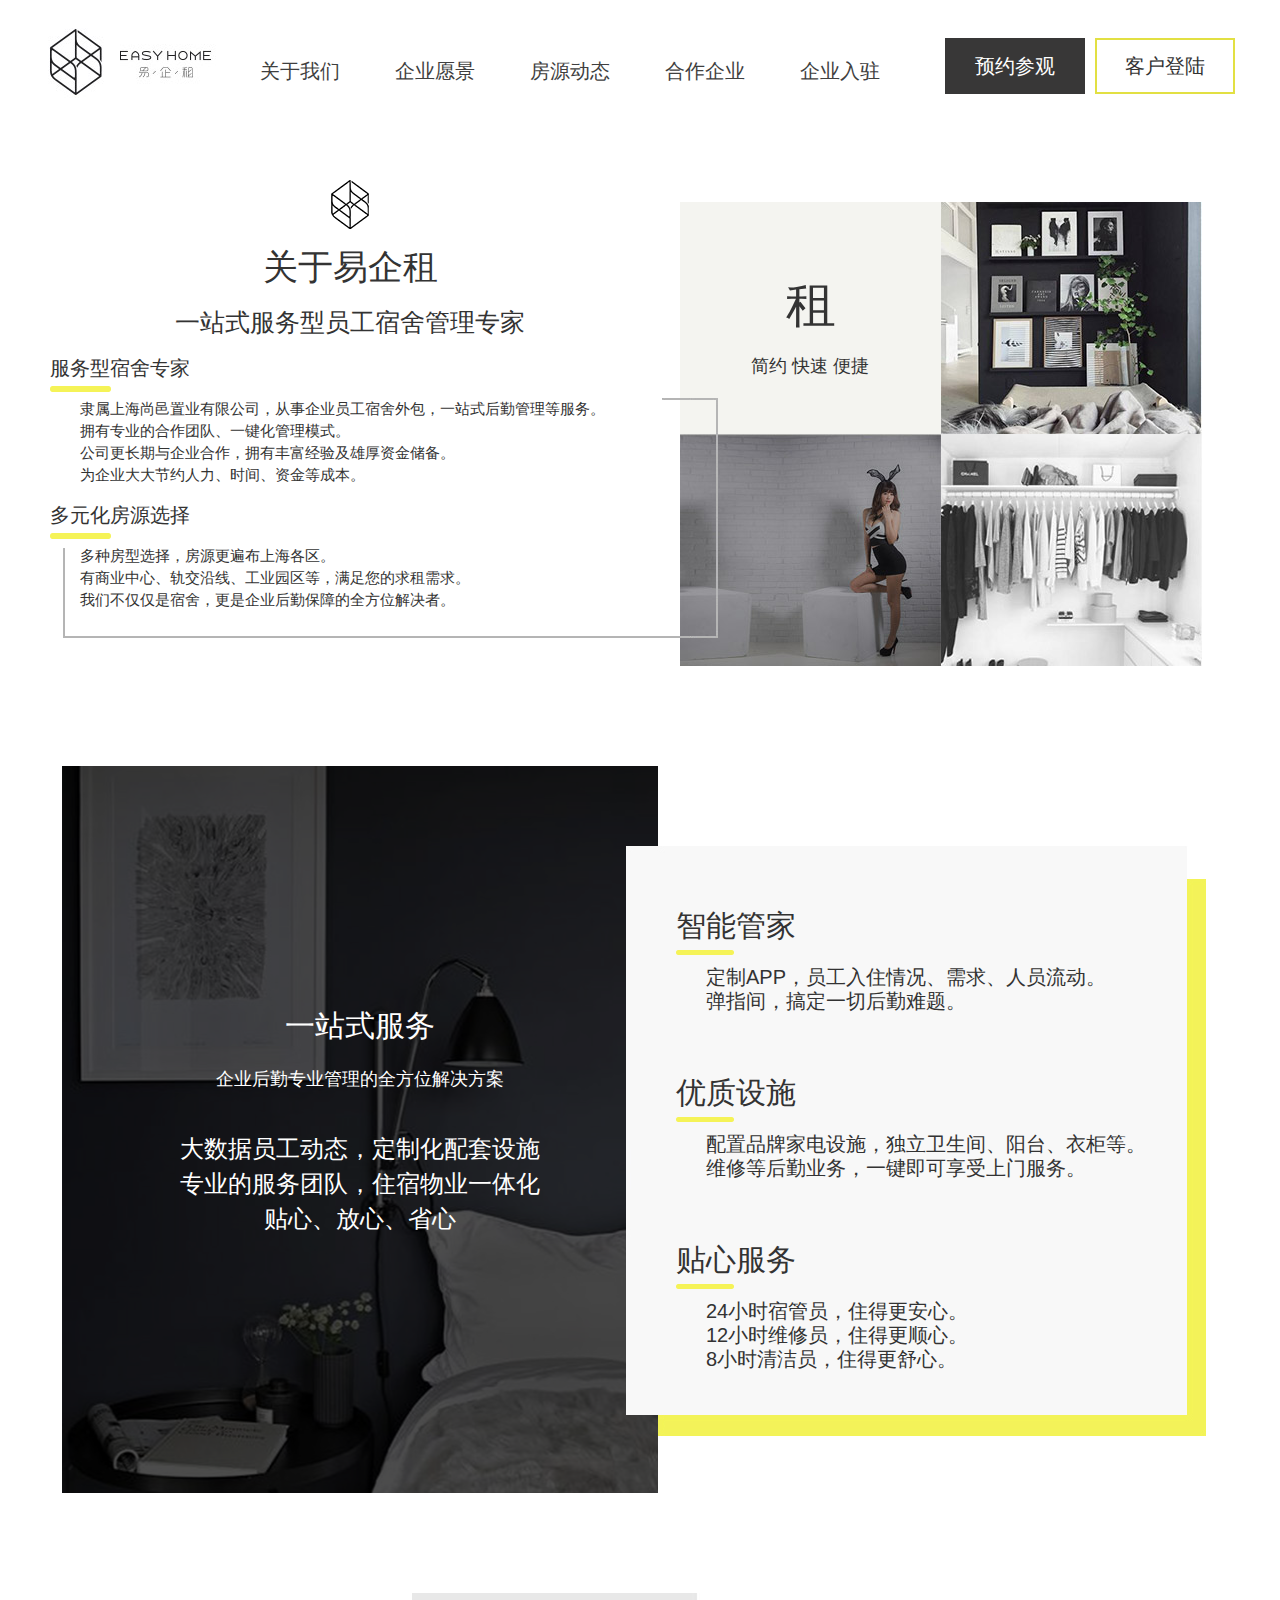
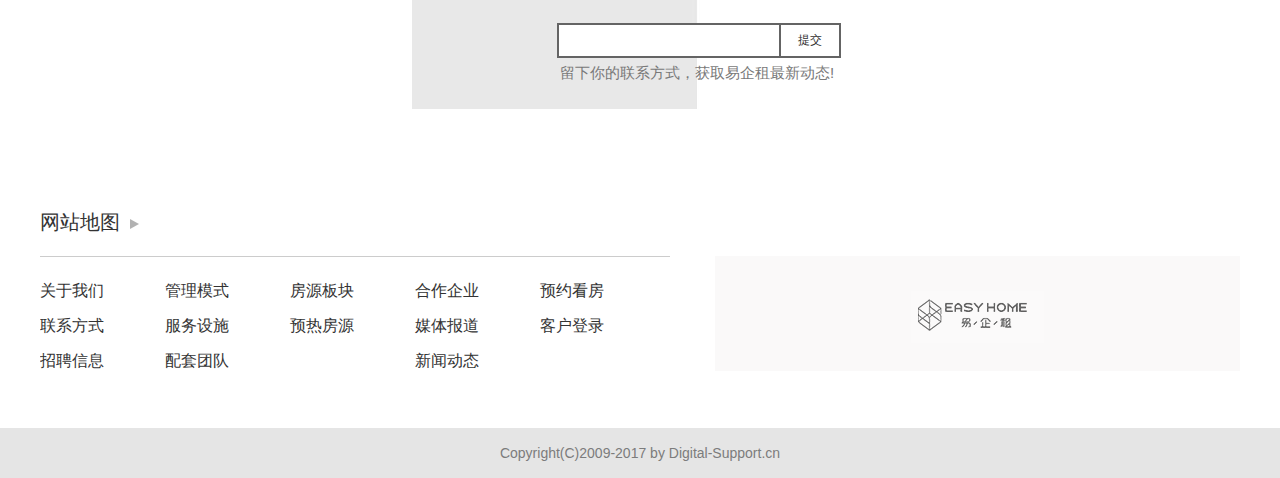
==== index.html @ 60c119d9 "第一个版本" ====
﻿<!DOCTYPE html PUBLIC "-//W3C//DTD XHTML 1.0 Transitional//EN" "http://www.w3.org/TR/xhtml1/DTD/xhtml1-transitional.dtd">
<html xmlns="http://www.w3.org/1999/xhtml">
<head>
    <meta http-equiv="Content-Type" content="text/html; charset=utf-8" />
    <title>首页</title>
    <link rel="stylesheet" type="text/css" href="css/main.css" />
    <script type="text/javascript" src="js/jquery.1.7.2.min.js"></script>
    <script type="text/javascript" src="js/jquery.touchSlider.js"></script>
    <script type="text/javascript" src="js/home.min.js"></script>
    <script type="text/javascript" src="js/main.js"></script>

</head>

<body>
    <!--topbar-->
    <div class="topbar">
        <div class="w1200">
            <div class="top_logo"><a href="index.html">
                <img src="images/gg_logo.jpg" /></a></a></div>
            <div class="top_nav">
                <ul>
                    <li>
                        <div class="nav"><a href="gywm.html">关于我们</a></div>
                    </li>
                    <li>
                        <div class="nav"><a href="qyyj.html">企业愿景</a></div>
                    </li>
                    <li>
                        <div class="nav"><a href="fydt.html">房源动态</a></div>
                        <div class="con more">
                            <ul>
                                <li><a href="cpfl.html">即将上市的房源</a></li>
                            </ul>
                        </div>
                    </li>
                    <li>
                        <div class="nav"><a href="hzqy.html">合作企业</a></div>
                    </li>
                    <li>
                        <div class="nav"><a href="qyrz.html">企业入驻</a></div>
                    </li>
                </ul>
            </div>

            <!--右边按钮-->
            <div class="right_btn"><a href="#" class="yycg_btn">预约参观 </a><a href="#" class="khdl_btn">客户登陆 </a></div>
        </div>
    </div>
    <!--topbar end-->


    <div class="homeBrand" id="homeBrand">
        <div class="main_image">
            <ul>
                <li><a href="#" target="_blank">
                    <img src="images/banner_index.jpg" /></a></li>
                <li><a href="#" target="_blank">
                    <img src="images/banner_fydt2.jpg" /></a></li>
            </ul>
        </div>
        <a href="javascript:;" id="btn_prev"></a>
        <a href="javascript:;" id="btn_next"></a>
        <div class="flicking_con"><a href="#"></a><a href="#"></a></div>
    </div>


    <div class="qyyz mt50">
        <div class="w1200">
            <div class="qy_w1">
                <div class="qy_w1_left">
                    <div class="qy_w1_left_top">
                        <img src="images/yz_logo.gif" />
                        <h2>关于易企租</h2>
                        <p>一站式服务型员工宿舍管理专家</p>
                    </div>
                    <div class="qy_w1_left_bottom">
                        <dl>
                            <dt>服务型宿舍专家</dt>
                            <dd>隶属上海尚邑置业有限公司，从事企业员工宿舍外包，一站式后勤管理等服务。</dd>
                            <dd>拥有专业的合作团队、一键化管理模式。</dd>
                            <dd>公司更长期与企业合作，拥有丰富经验及雄厚资金储备。</dd>
                            <dd>为企业大大节约人力、时间、资金等成本。</dd>
                        </dl>
                        <dl>
                            <dt>多元化房源选择</dt>
                            <dd>多种房型选择，房源更遍布上海各区。</dd>
                            <dd>有商业中心、轨交沿线、工业园区等，满足您的求租需求。</dd>
                            <dd>我们不仅仅是宿舍，更是企业后勤保障的全方位解决者。</dd>
                        </dl>
                    </div>
                </div>
                <div class="qy_w1_right">
                    <ul id="rf-thumbs" class="da-thumbs">
                        <li class="subscribe">
                            <p class="fot_onfo">
                                <span>租</span>
                                <font>简约 快速 便捷</font>
                            </p>
                        </li>
                        <li>
                            <a href="#" target="_blank">
                                <img src="images/yz_img1.jpg" />
                                <div class="hot_info">
                                    <h2>Easy Home</h2>
                                    <p>It’s make your life easier</p>
                                </div>
                            </a></li>
                        <li><a href="#" target="_blank">
                            <img src="images/yz_img2.jpg" /></a> </li>
                        <li><a href="#" target="_blank">
                            <img src="images/yz_img3.jpg" /></a> </li>
                    </ul>
                </div>
                <div class="line1">
                    <img src="images/yzsfw.png" /></div>
            </div>
            <div class="qy_w2 mt100">
                <div class="qy_w2_left">
                    <img src="images/yz_img4.jpg" />
                    <div class="qy_w2_left_div">
                        <h3>一站式服务</h3>
                        <span>企业后勤专业管理的全方位解决方案</span>
                        <p>大数据员工动态，定制化配套设施专业的服务团队，住宿物业一体化贴心、放心、省心</p>
                    </div>
                </div>
                <div class="qy_w2_right">
                    <dl>
                        <dt>智能管家</dt>
                        <dd>定制APP，员工入住情况、需求、人员流动。</dd>
                        <dd>弹指间，搞定一切后勤难题。</dd>
                    </dl>
                    <dl>
                        <dt>优质设施</dt>
                        <dd>配置品牌家电设施，独立卫生间、阳台、衣柜等。</dd>
                        <dd>维修等后勤业务，一键即可享受上门服务。</dd>
                    </dl>
                    <dl>
                        <dt>贴心服务</dt>
                        <dd>24小时宿管员，住得更安心。</dd>
                        <dd>12小时维修员，住得更顺心。</dd>
                        <dd>8小时清洁员，住得更舒心。</dd>
                    </dl>
                </div>
            </div>
            <!--搜索-->
            <div class="qy_w3 mt100">
                <div class="form_sec">
                    <div class="form_sec_div">
                        <input type="text" class="form_sec_input" /><input type="button" value="提交" class="form_sec_btn" /></div>
                    <p>留下你的联系方式，获取易企租最新动态!</p>
                </div>
            </div>
            <div class="footer_main mt100">
                <div class="footer_main_left">
                    <h2><a href="#">网站地图</a></h2>
                    <ul>
                        <li><a href="#">关于我们</a></li>
                        <li><a href="#">联系方式</a></li>
                        <li><a href="#">招聘信息</a></li>
                    </ul>
                    <ul>
                        <li><a href="#">管理模式</a></li>
                        <li><a href="#">服务设施</a></li>
                        <li><a href="#">配套团队</a></li>
                    </ul>
                    <ul>
                        <li><a href="#">房源板块</a></li>
                        <li><a href="#">预热房源</a></li>
                    </ul>
                    <ul>
                        <li><a href="#">合作企业</a></li>
                        <li><a href="#">媒体报道</a></li>
                        <li><a href="#">新闻动态</a></li>
                    </ul>
                    <ul>
                        <li><a href="#">预约看房</a></li>
                        <li><a href="#">客户登录</a></li>
                    </ul>
                </div>
                <div class="footer_main_right"><a href="index.html">
                    <img src="images/yz_bottom_logo.gif" /></a></div>
            </div>
        </div>
    </div>
    <div class="footer">Copyright(C)2009-2017  by Digital-Support.cn</div>
</body>
</html>
---- css/main.css ----
body, div, dl, dt, dd,ul,ol,li,h1,h2,h3,h4,h5,h6,pre,form,fieldset,input,textarea,p,blockquote,th,td{margin:0;padding:0; border:none; }
body{font-family:Microsoft YaHei,Tahoma, Arial, sans-serif,'Hiragino Sans GB';font-size:14px;width:100%;color:#333;}
table{border-collapse:collapse;border-spacing:0;}
fieldset,img {border:0;}
address,caption, cite,code,dfn,em,th,var{font-style:normal;font-weight:normal;}
ol,ul,li {list-style:none;}
caption,th{text-align:left;}
h1,h2,h3,h4,h5,h6{font-size:100%;font-weight:normal;}
q:before, q:after{content:' '}
abbr,acronym{border:0;}
input,button{font-family: Microsoft YaHei,Tahoma, Arial, sans-serif,'Hiragino Sans GB';}
.clearfix:after{content:'';display:block;clear:both;height:0;overflow:hidden;}
.clearfix{zoom:1;}
a{color:#333;text-decoration:none;}
a:hover{color:#67adee;}
.pr{position: relative;}
.fl{float: left;}
.fr{float: right;}
.c999{color: #999;}
.mt10{margin-top:10px;}
.mt15{margin-top:15px;}
.mt20{margin-top:20px;}
.mt40{margin-top:20px;}
.mt50{margin-top:50px;}
.mt60{margin-top:60px;}
.mb80{margin-bottom:80px;}
.mt100{margin-top:100px;}
.w1200{ width:1200px; margin:0 auto;}

/*banner*/
.homeBrand {
    width: 100%;
    height: auto;
    overflow: hidden;
    position: relative;
    margin: 0px auto 0px;
}
.main_image {
    height: 100%;
    overflow: hidden;
    position: relative;
}

.main_visual{height:610px; overflow:hidden;position:relative;} 
.main_image ul{width:9999px;height:100%;overflow:hidden;position:absolute;top:0;left:0}
.main_image li{float:left;width:100%;height:auto;}
.main_image li a{display:block;width:100%;height:100%;text-align: center}
.main_image li a img{ width:100%; height:auto;}
div.flicking_con{
    position: absolute;
    bottom: 40px;
    left: 50%;
    z-index: 66;
    width: 400px;
    height: 21px;
    margin: 0 0 0 -50px;
}
div.flicking_con a{float:left;width:17px;height:17px; margin-left:15px; background:url(../images/ba_icon2.png) no-repeat;display:block;text-indent:-1000px}
div.flicking_con a.on{ background:url(../images/ba_icon1.png) no-repeat;}

/*banner*/
.swiper-container {
    height:auto;
    width:100%;
    text-align:center;
    margin:0 auto;
    position:relative;
    overflow:hidden;
    z-index:5;
    background:#fff;
}
.swiper-wrapper {
    position: relative;
    z-index:10;
}
.swiper-slide {
    position:relative;
    text-align:center;
    float:left;
}
.swiper-slide a{
    position:relative;
    width:100%;
    height:100%;
    display:block;
    overflow:hidden;
}
.swiper-slide img{
    width:100%;
    height:auto;
    vertical-align:middle;
    position:relative;
}
.pagination{
    position:absolute;
    height:21px;
    width:100%;
    bottom:40px;
    z-index:100;

}
.pagination .swiper-pagination-switch{
    display:inline-block;
    height:17px;
    width:17px;
    background:url(../images/ba_icon2.png) no-repeat;
    margin-right:15px;
}
.pagination .swiper-active-switch{
    background:url(../images/ba_icon1.png) no-repeat;;
}
/*topbar*/
.topbar{width:100%; height:92px; padding-top:28px;}
.top_logo{float:left;}
.top_nav{width:700px; float:left; margin-left:20px;  margin-top:30px; font-family:Microsoft YaHei ;}
.top_nav ul li{float:left; font-family:Microsoft YaHei ;  position:relative;}
.top_nav ul li .nav a{font-size:20px; padding:8px 20px; margin-right:15px; color:#3f3f3f;}
.top_nav ul .hover a,.top_nav ul .current a { color:#fff !important; background:#8c8c8a;}
.top_nav ul li .con{ background:url(../images/nav_bg.png) repeat; position:absolute; top:34px;  display:none; font-size:20px;  z-index: 99999;}
.top_nav ul li .con a{ color:#3f3f3f !important; text-decoration:none; background-color:transparent;}
.top_nav ul li .con li {float: none;padding:8px 20px;}
.top_nav ul li .con a:hover{color:#3f3f3f !important; text-decoration:underline;} 
.right_btn{float:right; margin-right:5px; margin-top:10px;}
.yycg_btn{ height:52px; line-height:52px; width:136px; font-family:Microsoft YaHei; text-align:center; color:#fff; font-size:20px;border:2px solid #383737;  background-color:#383737; display:block;
float:left;}
.khdl_btn{height:52px; line-height:52px; width:136px; border:2px solid #e2e043; font-family:Microsoft YaHei; text-align:center; color:#333; font-size:20px;  display:block; float:left; margin-left:10px;}
.right_btn a:hover  {background: #fff !important;color: #3f3f3f !important;border:2px #565656 solid}
.top_nav ul li .con li a:hover {text-decoration: none}

/*关于易企租*/
.qy_w1{ position:relative; overflow:hidden}
.qy_w1_left{width:600px; float:left; margin-left:10px;}
.qy_w1_left_top{ text-align:center;}
.qy_w1_left_top img{margin:10px 0 15px 0;}
.qy_w1_left_top h2{font-size:35px; margin-bottom:15px;}
.qy_w1_left_top p{font-size:25px;}
.qy_w1_left_bottom dl{ margin-top:16px;}
.qy_w1_left_bottom dl dt{font-size:20px; background:url(../images/icon.png) 0px -106px  no-repeat;  padding-bottom:16px;}
.qy_w1_left_bottom dl dd{ font-size:15px; line-height:22px; padding-left:30px; text-align:justify;}
.qy_w1_right{width:550px; float:right; margin-right:10px; margin-top: 32px;}
.da-thumbs{position:relative;}
.da-thumbs li{float:left; position:relative; width:261px; height:232px; display:block;}
.da-thumbs li a,.da-thumbs li a img{display:block;position:relative}
.da-thumbs li a{color:#fff;overflow:hidden}
.da-thumbs li a div{position:absolute; background:#000; width:100%; height:100%; background:url(../images/balck.png) repeat;  z-index: 999999;}
.subscribe{ background:#f4f4f0;}
.fot_onfo span{font-size:50px; margin-top:70px; margin-bottom:15px; text-align:center; padding:0 10px;display: block}
.fot_onfo font { font-size:18px;  text-align:center;  padding:0 10px;display: block}
.hot_info{ } 
.hot_info h2, .hot_info p{ text-align:center; padding:0 10px;}
.hot_info h2{ font-size:18px; margin-top:90px; margin-bottom:5px;}
.hot_info p{margin-bottom:5px;} 
.line1{ width:661px; height:108px; position:absolute; bottom:160px; left:17px;}
.qy_w2{ overflow:hidden;}
.qy_w2_left{width:596px; height:727px; position:relative; float:left; margin-left:22px;}
.qy_w2_left img{ width:100%; height:100%; position:absolute; left:0px; top:0px;}
.qy_w2_left_div{position:absolute; left:0px; top:0px; width:100%; height:100%; background:url(../images/balck.png) repeat; }
.qy_w2_left_div h3, .qy_w2_left_div span, .qy_w2_left_div p{ color:#fff; width:360px; margin:0 auto; text-align:justify;text-align:center; }
.qy_w2_left_div h3{ font-size:30px; margin-top:240px; margin-bottom:20px;}
.qy_w2_left_div span{font-size:18px; display:block;}
.qy_w2_left_div p{font-size:24px; line-height:35px; margin-top:40px;}
.qy_w2_right{float:right; width:580px; height:590px; background:url(../images/yzs.gif) no-repeat; position:relative; top:80px; left:-34px;}
.qy_w2_right dl{width:480px; margin:60px auto 0 auto;}
.qy_w2_right dl dt{font-size:30px; background:url(../images/icon.png) 0 -170px no-repeat; padding-bottom:18px;}
.qy_w2_right dl dd{ font-size:20px; line-height:24px;  padding-left: 30px;}
.form_sec{background:url(../images/yz_sec.jpg) no-repeat; width:456px; height:116px; margin:0 auto; overflow:hidden;}
.form_sec_div{width:280px; height:31px; border:2px solid #646464; margin:30px auto 0px 145px; text-align:center;}
.form_sec_div .form_sec_input{float:left; width:200px; height:31px; line-height:31px; padding:0 10px;}
.form_sec_div .form_sec_btn{float:left; width:60px; height:31px; background: #fff; line-height:31px; border-left:2px solid #646464; font-size:12px; color:#313131; text-align:center; cursor:pointer;}
.form_sec p{width:280px; text-align:center; margin:6px 0 0 145px; color: #797979; font-size: 15px;}

#rf-thumbs li a:hover div,#rf-thumbs2 li a:hover div {left: 0px;top:0;  display: block; transition: all 300ms ease;}
#rf-thumbs2 li a:hover {color: inherit}

/*关于我们*/
.abuot_us{position:relative; margin:40px auto 0 auto; width:1134px; height:495px;}
.abuot_us .d1, .abuot_us .d2, .abuot_us .d3, .abuot_us .d4{position:absolute; width:245px; height:218px; }
.abuot_us .d1{left:0px; top:0px; background-color:#868686;}
.abuot_us .d1 h2{font-size: 50px;  margin-top:50px; margin-bottom: 15px; text-align: center; padding: 0 10px; color: #fff;}
.abuot_us .d1 p { font-size: 18px; text-align: center;  padding: 0 10px; color: #fff;}  
.abuot_us .d2 img, .abuot_us .d3 img{width:245px; height:218px; display: block; position: relative;}
.abuot_us .d2{top:0px; left:245px; display: block; position: relative; overflow:hidden;}
.abuot_us .d3{top:0; left:0px; display: block; position: relative; overflow:hidden;}
.abuot_us .ab_div{position: absolute; width:100%; height: 100%; background:url(../images/balck.png) repeat; z-index: 999999; left:0px; top:0px; display:none; color:#fff;}
.ab_div h2, .ab_div p {  text-align: center; padding: 0 10px;}
.ab_div h2 {font-size: 18px; margin-top: 70px; margin-bottom: 5px;} 
.ab_div p { margin-bottom: 5px;}
.abuot_us .d4{position:absolute; width:268px; height:240px; left:283px; bottom:0px; background-color:#f2f2f2;}
.abuot_us .d4 h2{font-size:22px;  margin-top:100px;  text-align: center; padding: 0 10px; }
.abuot_us .d4 p{font-size:16px; text-align: center; padding: 0 10px; margin-top: 2px;}
.abuot_us .d5{position:absolute; width:420px; left:590px; top:50px;}
.abuot_us .d5 h2{ font-size:28px;}
.abuot_us .d5 span{ font-size:20px; margin-top:25px; display:block;}
.abuot_us .d5 p{ line-height:20px; margin-top:22px;}
.abuot_us .d6{ width:630px; height:87px; position:absolute; right:-5px; bottom:50px;}
.contact{ width:100%; background-color:#f2f2f2; overflow:hidden;}
.contact ul{width:1140px; margin:0 auto;  overflow:hidden;}
.contact ul li{float:left; width:300px; height:160px;  padding:110px 40px;text-align:center; position:relative; overflow:hidden;}
.dx_box{}
.dx_box span, .dx_box font{ display:block;}
.dx_box font{margin-top:25px; font-size:20px; line-height:22px;}
.zz_dv{position: absolute;  width: 100%;  height: 100%;  background: url(../images/balck.png) repeat;   z-index: 999999; display:none;}
.dx_box_span img{ width:110px; height:110px;}	
.zz_dv p{text-align:center; padding:40px; color:#fff; font-size:18px; line-height:30px; margin-top:100px;}
 
    

/*房源动态*/
.fyxq_search {width: 1200px;position: absolute;left: 50%;margin-left: -600px;z-index: 9999;top:30px}
.fydt_search{position:absolute; width:950px; height:52px;  left:50%; top:50%; margin-left:-475px; margin-top:-27px;z-index: 9999}
.fydt_ckqb{ height:52px; width:245px;line-height:52px;  background:url(../images/balck2.png) repeat; font-size:22px;  float:left; margin-right:10px; }
.fydt_ckqb a{color:#fff; float:left; margin: 0 15px 0 30px; letter-spacing: 5px; display:block;}
.fydt_ckqb span{background:url(../images/icon.png) -19px -29px no-repeat; width:15px; height:20px; float:left; margin-top:20px;}
.fydt_qfck{width:232px; height:52px; line-height:52px; background:url(../images/balck2.png) repeat; font-size:22px; float:left;}
.fydt_qfck a{float:left; display:block;  width:170px; height:52px; color:#fff;text-align:center;}
.fydt_qfck span{background:url(../images/yellow.png) repeat; width:62px ; height:52px; float:left;}
.fydt_qfck .icon{background:url(../images/icon.png) -218px -23px no-repeat; width:15px; height:20px;  display:block; margin-top:15px; margin-left: 25px;}
.fydt_city{ width:220px; height:52px; line-height:52px; background-color:#fff; font-size:22px; float:left; margin-right:10px;}
.fydt_city span{width:170px; height:52px; line-height:52px; display:block;   cursor:pointer; background:url(../images/icon.png) 170px -65px no-repeat; padding-left: 50px;}
.fydt_city ul{ background:#fff; width:180px; display:none; line-height:35px; font-size:18px; padding:10px 20px}	 
.hgtz{width:1260px; margin:20px auto 50px auto; height:180px; overflow:hidden;}
.hgtz ul li{ }
.hgtz ul li a{float:left; color:#fff; width:410px; height:180px; margin-right:14px; overflow:hidden; display: block; position: relative;}
.hgtz .swda a{margin-right:0px;}
.hgtz ul li a .tz_span{ width:410px; height:180px;}
.hgtz ul li a .tz_span img{width:410px; position:absolute; left:0px; top:0px;}
.hgtz ul li a .tz_span p.tz_p{font-size:35px; position:absolute; width:120px; height:70px; left:50%; top:50%; margin-left:-60px; margin-top:-35px; background:url(../images/icon.png) 12px -238px no-repeat;}
.hgtz ul li a .tz_div{width:410px; height:180px; position:absolute; left:0px; top:0px; z-index:999;  background: url(../images/balck.png) repeat; display:none;}
.hgtz ul li a .tz_div h2 {font-size:24px; margin-top:60px; margin-bottom: 5px; text-align: center; padding: 0 10px;}  
.hgtz ul li a .tz_div p{margin-top:10px; text-align:center; font-size: 16px; padding: 0 10px;}
#da-hgtz li a:hover .tz_p {display: none}

/*产品分类*/

.limit-box{position:relative;width:1200px; margin:35px auto 0  auto;}
.btn-prev, .btn-next{width:52px;height:51px; position:absolute; display:block; z-index: 999999; top:100px;}
.btn-prev{background:url(../images/cpfl_left.png) no-repeat; left:0px;}
.btn-next{background:url(../images/cpfl_right.png) no-repeat; right:0px;}
.limit-buy-bd{overflow:hidden;position:absolute;top:0px;left:0;width:900000px;z-index:1}
.products{float:left;width:1209px; margin:0 30px;}
.products li{float:left;  width:333px;  margin-right:70px;margin-bottom: 70px}
.products li .pic{overflow:hidden; width:333px;height:227px;}
.products li .pic img{width:333px;height:227px;}
.products .last{ margin-right:0px;}
.products li .name{padding:20px 0 35px; font-size:30px; background:url(../images/line1.gif) left 70px no-repeat;}
.products li .price{font-size:25px;}


/*企业入驻*/
.qyrz_fwys{width:1128px; height:326px; border:2px solid #bfbfbf; margin:65px auto 55px; position:relative;}
.qyrz_fwys h2{position:absolute; width:490px; height:110px; left:50%; margin-left:-245px; top:-32px; text-align:center;  font-size:40px; background:url(../images/icon.png) 180px -360px #fff no-repeat;}
.qyrz_fwys p{ width:870px; margin:110px auto 0 auto; font-size:18px; line-height:30px;}
.qyrz_fwys_bottom{width:870px; margin:45px auto 0 auto; }
.qyrz_fwys_bottom ul li{width:180px; margin-right:140px; float:left;}
.qyrz_fwys_bottom ul li font{display:block; height:135px; width:180px; text-align:center; padding-top:45px; font-size:32px; line-height: 50px;}
.qyrz_fwys_bottom ul li .font1{ background-color:#f5f357;}
.qyrz_fwys_bottom ul li .font2{ background-color:#000; color:#fff;}
.qyrz_fwys_bottom ul li .font3{ background-color:#ababab; color:#fff;}
.qyrz_fwys_bottom ul li p{margin-top:15px; font-size:16px; line-height:22px; width:180px;}
.qyrz_tsfw{background:url(../images/qyrz_bg.gif) repeat; margin-top:250px; margin-bottom:50px; padding-bottom:50px; overflow:hidden;}
.qyrz_tsfw h2{width:840px; margin:0 auto; padding:50px 0 70px 0;  text-align:center;  font-size:40px; background:url(../images/icon.png) 362px -305px  no-repeat}
.qyrz_tsfw ul {  width:840px; margin:0 auto;}
.qyrz_tsfw ul li{float:left; width:200px; margin:0 5px;}
.qyrz_tsfw ul li span{width:100px; height:60px; margin:0 50px; display:block;}
.qyrz_tsfw ul li a font{width:100px; margin:0 50px 35px 50px; display:block; color:#ababab; text-align:center; font-size:18px;}
.qyrz_tsfw ul li a .icon1, .qyrz_tsfw ul li a .icon2, .qyrz_tsfw ul li a .icon3, .qyrz_tsfw ul li a .icon4, .qyrz_tsfw ul li a .icon5,
.qyrz_tsfw ul li a .icon6, .qyrz_tsfw ul li a .icon7, .qyrz_tsfw ul li a .icon8, .qyrz_tsfw ul li a .icon9, .qyrz_tsfw ul li a .icon10,
.qyrz_tsfw ul li a .icon11, .qyrz_tsfw ul li a .icon12, .qyrz_tsfw ul li a .icon13, .qyrz_tsfw ul li a .icon14, .qyrz_tsfw ul li a .icon15, 
.qyrz_tsfw ul li a .icon16{background:url(../images/qq_img.png) no-repeat;}
.qyrz_tsfw ul li a .icon1{background-position: 10px -2px;}
.qyrz_tsfw ul li a .icon2{background-position: -293px -3px;}
.qyrz_tsfw ul li a .icon3{background-position: -593px -2px;}
.qyrz_tsfw ul li a .icon4{background-position: -893px -10px;}
.qyrz_tsfw ul li a .icon5{background-position: 12px -105px;}
.qyrz_tsfw ul li a .icon6{background-position: -285px -120px;}
.qyrz_tsfw ul li a .icon7{background-position: -583px -121px;}
.qyrz_tsfw ul li a .icon8{background-position: -887px -120px;}
.qyrz_tsfw ul li a .icon9{background-position: 12px -230px;}
.qyrz_tsfw ul li a .icon10{background-position: -305px -240px;}
.qyrz_tsfw ul li a .icon11{background-position: -602px -240px;}
.qyrz_tsfw ul li a .icon12{background-position: -892px -242px;}
.qyrz_tsfw ul li a .icon13{background-position: -10px -345px;}
.qyrz_tsfw ul li a .icon14{background-position: -305px -345px;}
.qyrz_tsfw ul li a .icon15{background-position: -601px -345px;}
.qyrz_tsfw ul li a .icon16{background-position: -896px -340px;}
.qyrz_ydcbbj{ width: 1200px;  margin: 0 auto; height: 500px; position: relative;}
.qyrz_ydcbbj_top{}
.qyrz_ydcbbj_top h2{width:630px; margin-left:40px; float:left; clear:left; padding: 50px 0 70px 0; text-align: center; font-size:40px;  background: url(../images/icon.png) 252px -305px no-repeat;}
.qyrz_ydcbbj_sire ul{width:630px; margin-left:40px; float:left; clear:left;}
.qyrz_ydcbbj_sire ul li{ float:left; width:210px;}
.qyrz_ydcbbj_sire ul li font{width:130px; margin:0 30px 15px 30px; padding:0 10px; display:block; height:60px; line-height:60px; text-align:center; background-color:#f5f357; font-size:26px;}
.qyrz_ydcbbj_sire ul li p{width:150px;  margin:0 30px; font-size:20px; line-height:25px; text-align:justify;  position: initial;}
.qyrz_ydcbbj_sire p{ margin-right: 30px;  position: absolute; right: 0px;}
.qyrz_ydcbbj_sire p img{width:415px;  height: 212px;  z-index: 999; margin-bottom: 30px; position: absolute;  right: 0px;}
.qyrz_ydcbbj_sire p span{width: 400px; height: 206px; background-color: #f3f358; display: block; position: absolute; right: 0px;margin-top: 30px;   margin-right: 40px;}
.qyrz_ydcbbj_top p{width:500px; margin-right:30px; float:right; margin-top: 60px; margin-right: 30px;}
.qyrz_line{ width:728px; height:259px; position:absolute;}

/* 企业愿景*/
.qyyj_box{padding:100px 25px 75px 25px; overflow:hidden;}
.wmdyl_box img{float:left; width:493px; height:378px;} 
.qyyj_box_right{width:600px; float:right;}
.qyyj_box_right h2{font-size: 48px; line-height:60px;background: url(../images/icon.png) 0 -447px no-repeat; padding-bottom: 40px;}
.qyyj_box_right p{font-size: 30px; line-height: 40px;   padding-bottom: 20px;}
.qyyj_box_right ul li{font-size:18px; line-height: 24px;}
.wmdyl_box{background:url(../images/qyrz_bg.gif) repeat; overflow:hidden;}
.wmdyl_box_title{ }
.wmdyl_box_title h2{font-size:48px; background: url(../images/icon.png) 37px -470px no-repeat; padding:35px 40px 60px 40px;}
.wmdyl_bottom{ padding:40px 0 100px 0; overflow:hidden;}
.wmdyl_bottom ul li{ width:160px; float:left; margin:0 40px;}
.wmdyl_bottom ul li a{ display:block; text-align:center; overflow: hidden; color:#333;}
.wmdyl_bottom ul li a img{ width:96px; height:70px; display: block; margin: 0 auto;}
.wmdyl_bottom ul li a span{ font-size:28px; padding-top:10px; display: block;}
.wmdyl_bottom ul li p{ font-size:14px; line-height:24px; padding-top: 40px;}


/*合作企业*/
.hzqy_box_title h2{font-size:35px; background: url(../images/icon.png) 0px -238px no-repeat; padding-bottom:20px; margin:45px 0 30px 25px;}
.hzqy_bottom{ background:url(../images/hzqy_bg.gif) repeat; overflow:hidden;}
.hzqy_bottom ul{ width:1200px; margin:0 auto; padding:30px 0; overflow:hidden;}
.hzqy_bottom ul li{float:left; padding:20px 30px;}   
 .hzqy_line{ height:15px; background-color:#f5f357;}   

/*产品详情*/
.ml20 {margin-left: 20px;}
.product_box{ padding:50px 0 60px 0; overflow:hidden;}
.pro_div_one { overflow:hidden;}
.pro_div_one .left{ float:left; width:550px; background-color:#f3f358; padding:0 30px 30px 70px; overflow:hidden;}
.pro_div_one .left h2{background:url(../images/icon.png) 0 -608px no-repeat; font-size:36px; padding:42px 0 52px 0;}
.pro_div_one .left ul{ float:left; width:265px;}
.pro_div_one .left ul li span{ font-size:30px; padding-bottom:15px; display:block;}
.pro_div_one .left ul li{ line-height:36px; font-size:20px;}
.pro_div_one .right{width:470px; margin-left:80px; float:right;}
.main_title{background:url(../images/icon.png) 0px -230px no-repeat; font-size:36px; margin-top:42px; height: 96px;  overflow: hidden;}
.pro_div_one .right ul li{float:left; width:70px;  margin: 0 23px;}
.pro_div_one .right ul li span{width:70px; height:35px; display:block;}
.pro_div_one .right ul li a font{width:70px; display:block;  text-align:center; padding:5px 0 20px 0; }
.pro_div_one .right ul li a:hover {color: #333}
.pro_div_one .right ul li a .icon1, .pro_div_one .right ul li a .icon2, .pro_div_one .right ul li a .icon3, .pro_div_one .right ul li a .icon4, .pro_div_one .right ul li a .icon5,
.pro_div_one .right ul li a .icon6, .pro_div_one .right ul li a .icon7, .pro_div_one .right ul li a .icon8, .pro_div_one .right ul li a .icon9, .pro_div_one .right ul li a .icon10,
.pro_div_one .right ul li a .icon11, .pro_div_one .right ul li a .icon12, .pro_div_one .right ul li a .icon13, .pro_div_one .right ul li a .icon14, .pro_div_one .right ul li a .icon15, 
.pro_div_one .right ul li a .icon16{background:url(../images/qq_img.png) no-repeat;}
.pro_div_one .right ul li a .icon1{background-position:-14px -559px;}
.pro_div_one .right ul li a .icon2{background-position:-208px -559px;}
.pro_div_one .right ul li a .icon3{background-position:-404px -558px;}
.pro_div_one .right ul li a .icon4{background-position:-602px -559px;}
.pro_div_one .right ul li a .icon5{background-position:-12px -687px;}
.pro_div_one .right ul li a .icon6{background-position:-206px -687px;}
.pro_div_one .right ul li a .icon7{background-position:-406px -687px;}
.pro_div_one .right ul li a .icon8{background-position:-604px -687px;}
.pro_div_one .right ul li a .icon9{background-position:-10px -820px;}
.pro_div_one .right ul li a .icon10{background-position:-205px -818px;}
.pro_div_one .right ul li a .icon11{background-position:-408px -818px;}
.pro_div_one .right ul li a .icon12{background-position:-609px -824px;}
.pro_div_one .right ul li a .icon13{background-position:-11px -952px;}
.pro_div_one .right ul li a .icon14{background-position:-205px -948px;}
.pro_div_one .right ul li a .icon15{background-position:-406px -952px;}
.pro_div_one .right ul li a .icon16{background-position:-608px -964px;}
.pro_div_two{}
.pro_div_two .left{float:left;margin-left: 70px;}
.pro_div_two .left ul li{line-height: 31px; font-size: 20px; width:500px; margin-right:80px;}
.pro_div_two .right{ float:right; width:530px; margin-right:20px;}
.lxsxgw{ background:url(../images/hzbg.gif) repeat; margin-bottom:60px;}
.pro_div_three{ padding-bottom:55px; overflow:hidden;}
.pro_div_three .left{float:left; width:330px;margin-left: 70px}
.pro_div_three .left ul li{line-height: 31px; font-size: 20px;}
.pro_div_three .right{float:right; width:800px;}
.pro_div_three .trundle{width:800px; height:150px; background-color:#eee; margin-top:50px; position:relative;}
.mybtns #left, .mybtns #right{width:14px; height:18px; display:block; position:absolute; top:60px;}
.mybtns #left{background:url(../images/gw_left_icon.gif) no-repeat; left:20px;}
.mybtns #right{background:url(../images/gw_right_icon.gif) no-repeat; right:20px; }
#myscroll {display: block; width:720px; position: relative; height:150px; overflow: hidden; margin:0 auto;}
#myscroll #myscrollbox {display: block; float: left; position: absolute; left: 0; top: 0; width: 1000000px;}
#myscrollbox ul{ padding:30px 0; height:90px;}
#myscrollbox ul li {display: block; float: left;  width:240px;   height:90px;}
#myscrollbox ul li .left{ float:left; width:70px; margin:0 17px;}	
#myscrollbox ul li .right{float:right; width:120px; margin-right:16px;}
#myscrollbox ul li dl{background:url(../images/gw_line.gif) left bottom no-repeat; padding-bottom: 5px; overflow:hidden;}	
#myscrollbox ul li .right dl dt{}	
#myscrollbox ul li .scrollbox_font{ float: left;  font-weight: bold;}
#myscrollbox ul li .scrollbox_a img{ padding-left:2px; padding-bottom: 5px;  position: relative; top: -1px;}
#myscrollbox ul li dl dd{font-size:12px; line-height: 18px; color: #808080;}	
#myscrollbox ul li span{background:url(../images/gw_phone.gif) no-repeat; font-size:12px; padding-left:25px; margin-top:3px; display: block;}   
.cpxq_city{ width:220px; height:52px; line-height:52px; background: url(../images/balck2.png) repeat; font-size:22px; float:left; margin-right:10px;  color:#fff;}
.cpxq_city span{width:180px; height:52px; line-height:52px; text-align:center; display:block;   cursor:pointer; background:url(../images/cpxq_icon.png) right center no-repeat; padding-right:20px;}
.cpxq_city ul{background: url(../images/balck2.png) repeat; width:180px; display:none; line-height:35px; font-size:18px; padding:10px 20px}	 
.cpxq_city ul li a{ color:#fff;}

/*页面建设中*/
.yyjsz{ height:700px; line-height:700px; font-size:80px; text-align:center;}
.ggtu{ width:100%;position: relative}
.ggtu img{ width:100%;}


/*新加首页*/
.newMap{}
.newMap_top{text-align: center;}
.newMap_top h2{font-size: 45px; background: url(../images/icon.png) 560px -220px no-repeat;padding-bottom:30px; }
.newMap_top p { font-size:30px; padding-bottom:40px;}  
.newMap_top p font{ color:#e1da02; font-size:45px;}
.newMap_bottom{ text-align:center;}
.jzky{ margin-top:50px; clear:both; overflow:hidden;}
.jzky_top{ text-align:center;}
.jzky_top p{font-size:30px; color:#e1db01; }
.jzky_top h2{ font-size:60px; padding-bottom:20px;}
.jzky_bottom{}
.jzky_bottom ul li{ width:372px; float:left; margin:40px 14px 0 14px;}
.jzky_bottom ul li a{display:block; width:372px; height:240px;}
.jzky_bottom-tit { padding-top:20px;}
.jzky_bottom-tit font{float:left; width:190px; font-size:20px;  padding-left:10px;}
.jzky_bottom-tit p{float:right; width:172px;}
.jzky_bottom-tit p img{ float:right; margin-right:8px;}
.qy_more{ padding:60px 0 80px 0; text-align:center; clear:both; overflow:hidden;}  
.qy_more a{ font-size:25px; padding:18px 70px; background-color:#363636; color:#fff;}

/*房源列表*/
.fylb_address{border-top:1px solid #ccc; border-bottom:1px solid #ccc; overflow:hidden;}
.fylb_title .top{font-size: 35px; padding:60px 0 40px 10px;}
.fylb_title .top span{font-size: 35px; background: url(../images/icon.png) 0px -238px no-repeat; padding-bottom: 20px; margin: 45px 0 30px 0px;}
.fylb_title .top a{font-size: 35px;} 
.fylb_title .bottom{ padding-bottom:45px; overflow:hidden;}
.fylb_title .bottom span{ float:left; width:80px; font-size:24px; padding-left:10px;}
.fylb_title .bottom p{float:right; width:1110px; font-size:24px; padding-bottom:25px;}
.fylb_title .bottom p a{ color:#6d6d6d;padding-right:10px;}
.fylb_title .bottom .tit1{ color:#333;}
.fylb_title .bottom .tit2{color:#f5f357;}
.fylb_main{overflow:hidden;}
.fylb_list{ width:1200px; margin:0 auto; overflow:hidden;}
.fylb_list_box{ position:relative; margin-top:45px;}
.fylb_list_box .div1{ width:424px; height:277px; position:absolute; z-index:999;}
.fylb_list_box .slc_line{border:3px solid #b5b5b5; width:342px; left:10px; height:200px; top:35px;}
.slc_line_title{ height:70px; width:268px; background-color:#fff; position: absolute; top: -40px; left: 30px;}
.slc_line_title h2{font-size:50px;  padding: 5px 16px 0 20px; float:left;}    
.slc_line_title p{ float:left; background:url(../images/icon.png) left -785px  no-repeat; font-size:26px;  padding: 20px 0 20px 25px;}    
.slc_line_content{ padding:50px 0 18px 50px;  overflow:hidden; }	
.slc_line_content p{ font-size:16px; line-height:28px;}
.slc_line_icon{ padding-left:48px;}
.slc_line_icon ul li{ float:left; width:40px; margin-right:10px; text-align:center;}
.slc_line_icon ul li span{ display:block; width:30px; height:22px;}
.slc_line_icon ul li font{ color:#c9c9c9; font-size:12px; padding-top:0px;}
.slc_line_icon ul li .icon1{ background:url(../images/qq_img.png) -786px -568px no-repeat;}
.slc_line_icon ul li .icon2{ background:url(../images/qq_img.png) -784px -643px no-repeat;}
.slc_line_icon ul li .icon3{ background:url(../images/qq_img.png) -782px -718px no-repeat;}
.slc_line_icon ul li .icon4{ background:url(../images/qq_img.png) -783px -790px no-repeat;}
.slc_line_icon ul li .icon5{ background:url(../images/qq_img.png) -784px -863px no-repeat;}
.fylb_list_box .slc_line1{width:330px; height:190px; background-color:#f7f7f7; top:305px;}
.slc_1{ position:static; margin-bottom:30px;}
.fylb_list_box .slc_line2{width:330px; height:190px; background:url(../images/balck.png) repeat; top:315px; }

.slc_line_content1{ padding:50px 0 18px 50px; color:#d9d6d6;  overflow:hidden; }	
.slc_line_content1 p{ font-size:16px; line-height:28px;}
.slc_line_icon1{ padding-left:48px;}
.slc_line_icon1 ul li{ float:left; width:40px; margin-right:10px; text-align:center;}
.slc_line_icon1 ul li span{ display:block; width:30px; height:22px;}
.slc_line_icon1 ul li font{ color:#d9d6d6; font-size:12px; padding-top:0px;}
.slc_line_icon1 ul li .icon1{ background:url(../images/qq_img.png) -918px -568px no-repeat;}
.slc_line_icon1 ul li .icon2{ background:url(../images/qq_img.png) -915px -643px no-repeat;}
.slc_line_icon1 ul li .icon3{ background:url(../images/qq_img.png) -914px -718px no-repeat;}
.slc_line_icon1 ul li .icon4{ background:url(../images/qq_img.png) -915px -790px no-repeat;}
.slc_line_icon1 ul li .icon5{ background:url(../images/qq_img.png) -915px -863px no-repeat;}
.slc_line3{ position: absolute; top:90px;}



/*页脚*/
.footer_main{ overflow:hidden;margin-bottom: 50px;}
.footer_main_left{float:left; width:630px;}
.footer_main_left h2{border-bottom:1px solid #cccccc; padding-bottom:20px; font-size:20px; background:url(../images/syx.gif) 90px 10px no-repeat; clear:both;}
.footer_main_left ul{float:left; width:125px; padding-top:16px; }
.footer_main_left ul li{font-size:16px; line-height:35px;}
.footer_main_right{float: right;
    width: 525px;
    text-align: center;
    background: #faf9f9;
    height: 115px;
    margin-top: 47px;}
.footer_main_right a{}
.footer_main_right a img{     margin: 35px auto 0 auto;}
.footer{ clear:both; height:50px; line-height:50px; background:#e5e5e5; color:#7c7c7c; text-align:center;}
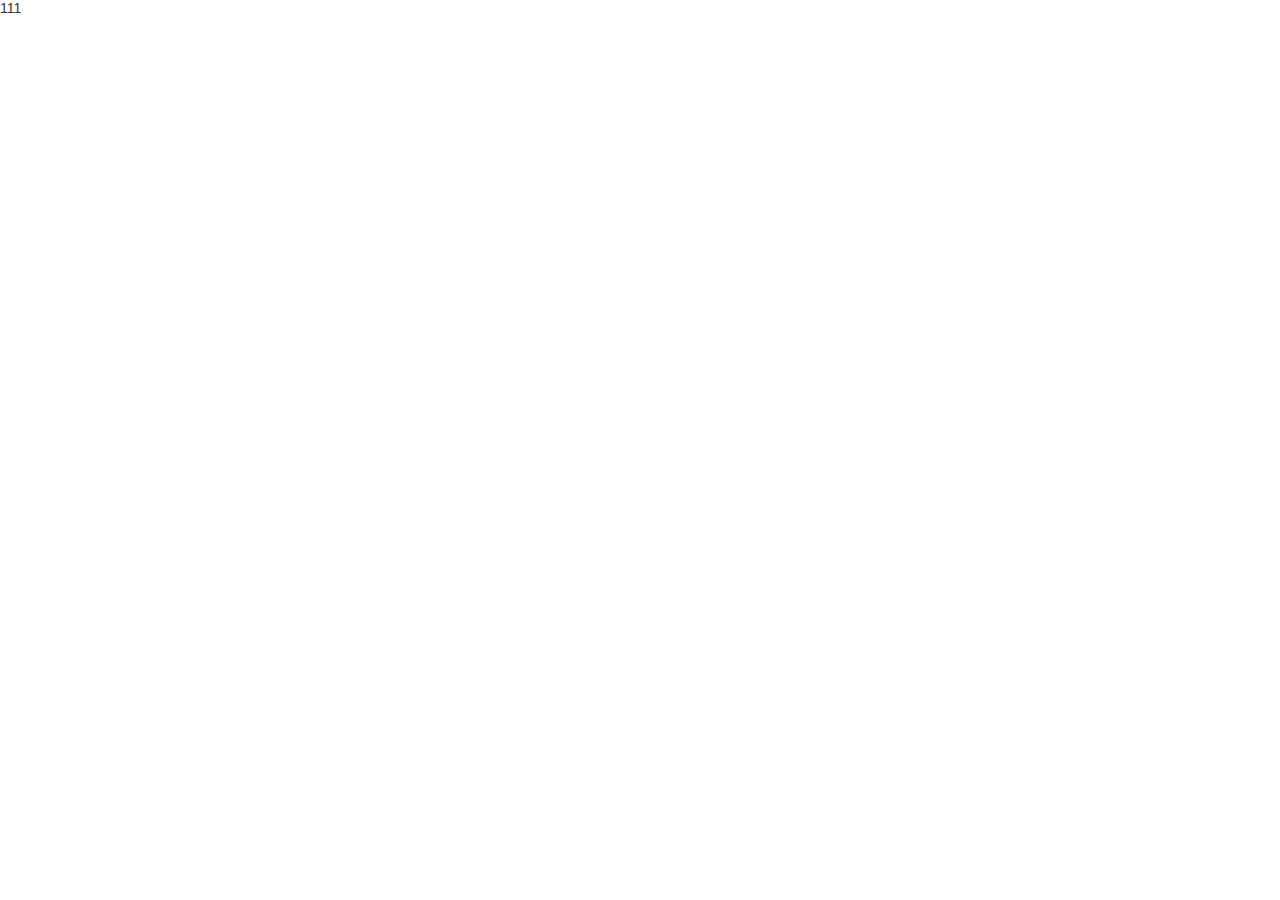
==== commit 74df75d4: "首页修改" ====
--- a/index.html
+++ b/index.html
@@ -12,176 +12,6 @@
 </head>
 
 <body>
-    <!--topbar-->
-    <div class="topbar">
-        <div class="w1200">
-            <div class="top_logo"><a href="index.html">
-                <img src="images/gg_logo.jpg" /></a></a></div>
-            <div class="top_nav">
-                <ul>
-                    <li>
-                        <div class="nav"><a href="gywm.html">关于我们</a></div>
-                    </li>
-                    <li>
-                        <div class="nav"><a href="qyyj.html">企业愿景</a></div>
-                    </li>
-                    <li>
-                        <div class="nav"><a href="fydt.html">房源动态</a></div>
-                        <div class="con more">
-                            <ul>
-                                <li><a href="cpfl.html">即将上市的房源</a></li>
-                            </ul>
-                        </div>
-                    </li>
-                    <li>
-                        <div class="nav"><a href="hzqy.html">合作企业</a></div>
-                    </li>
-                    <li>
-                        <div class="nav"><a href="qyrz.html">企业入驻</a></div>
-                    </li>
-                </ul>
-            </div>
-
-            <!--右边按钮-->
-            <div class="right_btn"><a href="#" class="yycg_btn">预约参观 </a><a href="#" class="khdl_btn">客户登陆 </a></div>
-        </div>
-    </div>
-    <!--topbar end-->
-
-
-    <div class="homeBrand" id="homeBrand">
-        <div class="main_image">
-            <ul>
-                <li><a href="#" target="_blank">
-                    <img src="images/banner_index.jpg" /></a></li>
-                <li><a href="#" target="_blank">
-                    <img src="images/banner_fydt2.jpg" /></a></li>
-            </ul>
-        </div>
-        <a href="javascript:;" id="btn_prev"></a>
-        <a href="javascript:;" id="btn_next"></a>
-        <div class="flicking_con"><a href="#"></a><a href="#"></a></div>
-    </div>
-
-
-    <div class="qyyz mt50">
-        <div class="w1200">
-            <div class="qy_w1">
-                <div class="qy_w1_left">
-                    <div class="qy_w1_left_top">
-                        <img src="images/yz_logo.gif" />
-                        <h2>关于易企租</h2>
-                        <p>一站式服务型员工宿舍管理专家</p>
-                    </div>
-                    <div class="qy_w1_left_bottom">
-                        <dl>
-                            <dt>服务型宿舍专家</dt>
-                            <dd>隶属上海尚邑置业有限公司，从事企业员工宿舍外包，一站式后勤管理等服务。</dd>
-                            <dd>拥有专业的合作团队、一键化管理模式。</dd>
-                            <dd>公司更长期与企业合作，拥有丰富经验及雄厚资金储备。</dd>
-                            <dd>为企业大大节约人力、时间、资金等成本。</dd>
-                        </dl>
-                        <dl>
-                            <dt>多元化房源选择</dt>
-                            <dd>多种房型选择，房源更遍布上海各区。</dd>
-                            <dd>有商业中心、轨交沿线、工业园区等，满足您的求租需求。</dd>
-                            <dd>我们不仅仅是宿舍，更是企业后勤保障的全方位解决者。</dd>
-                        </dl>
-                    </div>
-                </div>
-                <div class="qy_w1_right">
-                    <ul id="rf-thumbs" class="da-thumbs">
-                        <li class="subscribe">
-                            <p class="fot_onfo">
-                                <span>租</span>
-                                <font>简约 快速 便捷</font>
-                            </p>
-                        </li>
-                        <li>
-                            <a href="#" target="_blank">
-                                <img src="images/yz_img1.jpg" />
-                                <div class="hot_info">
-                                    <h2>Easy Home</h2>
-                                    <p>It’s make your life easier</p>
-                                </div>
-                            </a></li>
-                        <li><a href="#" target="_blank">
-                            <img src="images/yz_img2.jpg" /></a> </li>
-                        <li><a href="#" target="_blank">
-                            <img src="images/yz_img3.jpg" /></a> </li>
-                    </ul>
-                </div>
-                <div class="line1">
-                    <img src="images/yzsfw.png" /></div>
-            </div>
-            <div class="qy_w2 mt100">
-                <div class="qy_w2_left">
-                    <img src="images/yz_img4.jpg" />
-                    <div class="qy_w2_left_div">
-                        <h3>一站式服务</h3>
-                        <span>企业后勤专业管理的全方位解决方案</span>
-                        <p>大数据员工动态，定制化配套设施专业的服务团队，住宿物业一体化贴心、放心、省心</p>
-                    </div>
-                </div>
-                <div class="qy_w2_right">
-                    <dl>
-                        <dt>智能管家</dt>
-                        <dd>定制APP，员工入住情况、需求、人员流动。</dd>
-                        <dd>弹指间，搞定一切后勤难题。</dd>
-                    </dl>
-                    <dl>
-                        <dt>优质设施</dt>
-                        <dd>配置品牌家电设施，独立卫生间、阳台、衣柜等。</dd>
-                        <dd>维修等后勤业务，一键即可享受上门服务。</dd>
-                    </dl>
-                    <dl>
-                        <dt>贴心服务</dt>
-                        <dd>24小时宿管员，住得更安心。</dd>
-                        <dd>12小时维修员，住得更顺心。</dd>
-                        <dd>8小时清洁员，住得更舒心。</dd>
-                    </dl>
-                </div>
-            </div>
-            <!--搜索-->
-            <div class="qy_w3 mt100">
-                <div class="form_sec">
-                    <div class="form_sec_div">
-                        <input type="text" class="form_sec_input" /><input type="button" value="提交" class="form_sec_btn" /></div>
-                    <p>留下你的联系方式，获取易企租最新动态!</p>
-                </div>
-            </div>
-            <div class="footer_main mt100">
-                <div class="footer_main_left">
-                    <h2><a href="#">网站地图</a></h2>
-                    <ul>
-                        <li><a href="#">关于我们</a></li>
-                        <li><a href="#">联系方式</a></li>
-                        <li><a href="#">招聘信息</a></li>
-                    </ul>
-                    <ul>
-                        <li><a href="#">管理模式</a></li>
-                        <li><a href="#">服务设施</a></li>
-                        <li><a href="#">配套团队</a></li>
-                    </ul>
-                    <ul>
-                        <li><a href="#">房源板块</a></li>
-                        <li><a href="#">预热房源</a></li>
-                    </ul>
-                    <ul>
-                        <li><a href="#">合作企业</a></li>
-                        <li><a href="#">媒体报道</a></li>
-                        <li><a href="#">新闻动态</a></li>
-                    </ul>
-                    <ul>
-                        <li><a href="#">预约看房</a></li>
-                        <li><a href="#">客户登录</a></li>
-                    </ul>
-                </div>
-                <div class="footer_main_right"><a href="index.html">
-                    <img src="images/yz_bottom_logo.gif" /></a></div>
-            </div>
-        </div>
-    </div>
-    <div class="footer">Copyright(C)2009-2017  by Digital-Support.cn</div>
+   111
 </body>
 </html>
